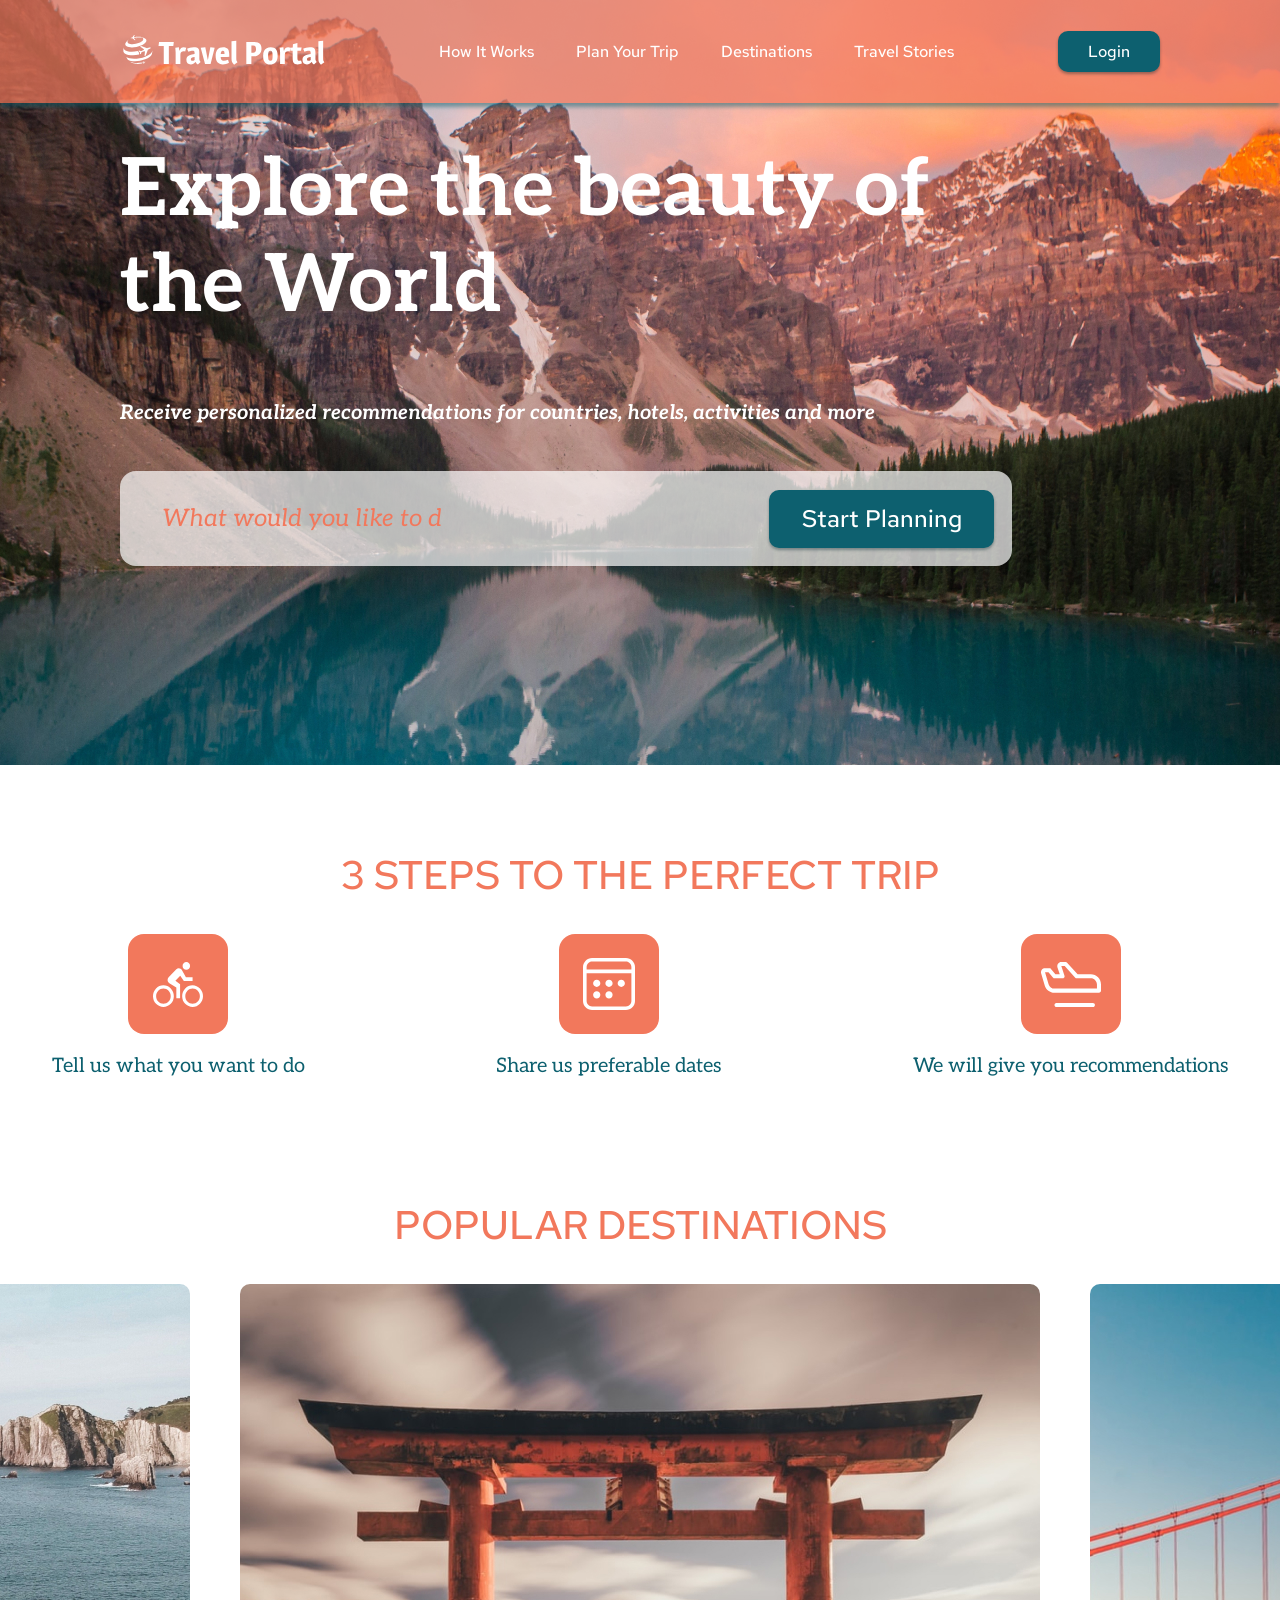
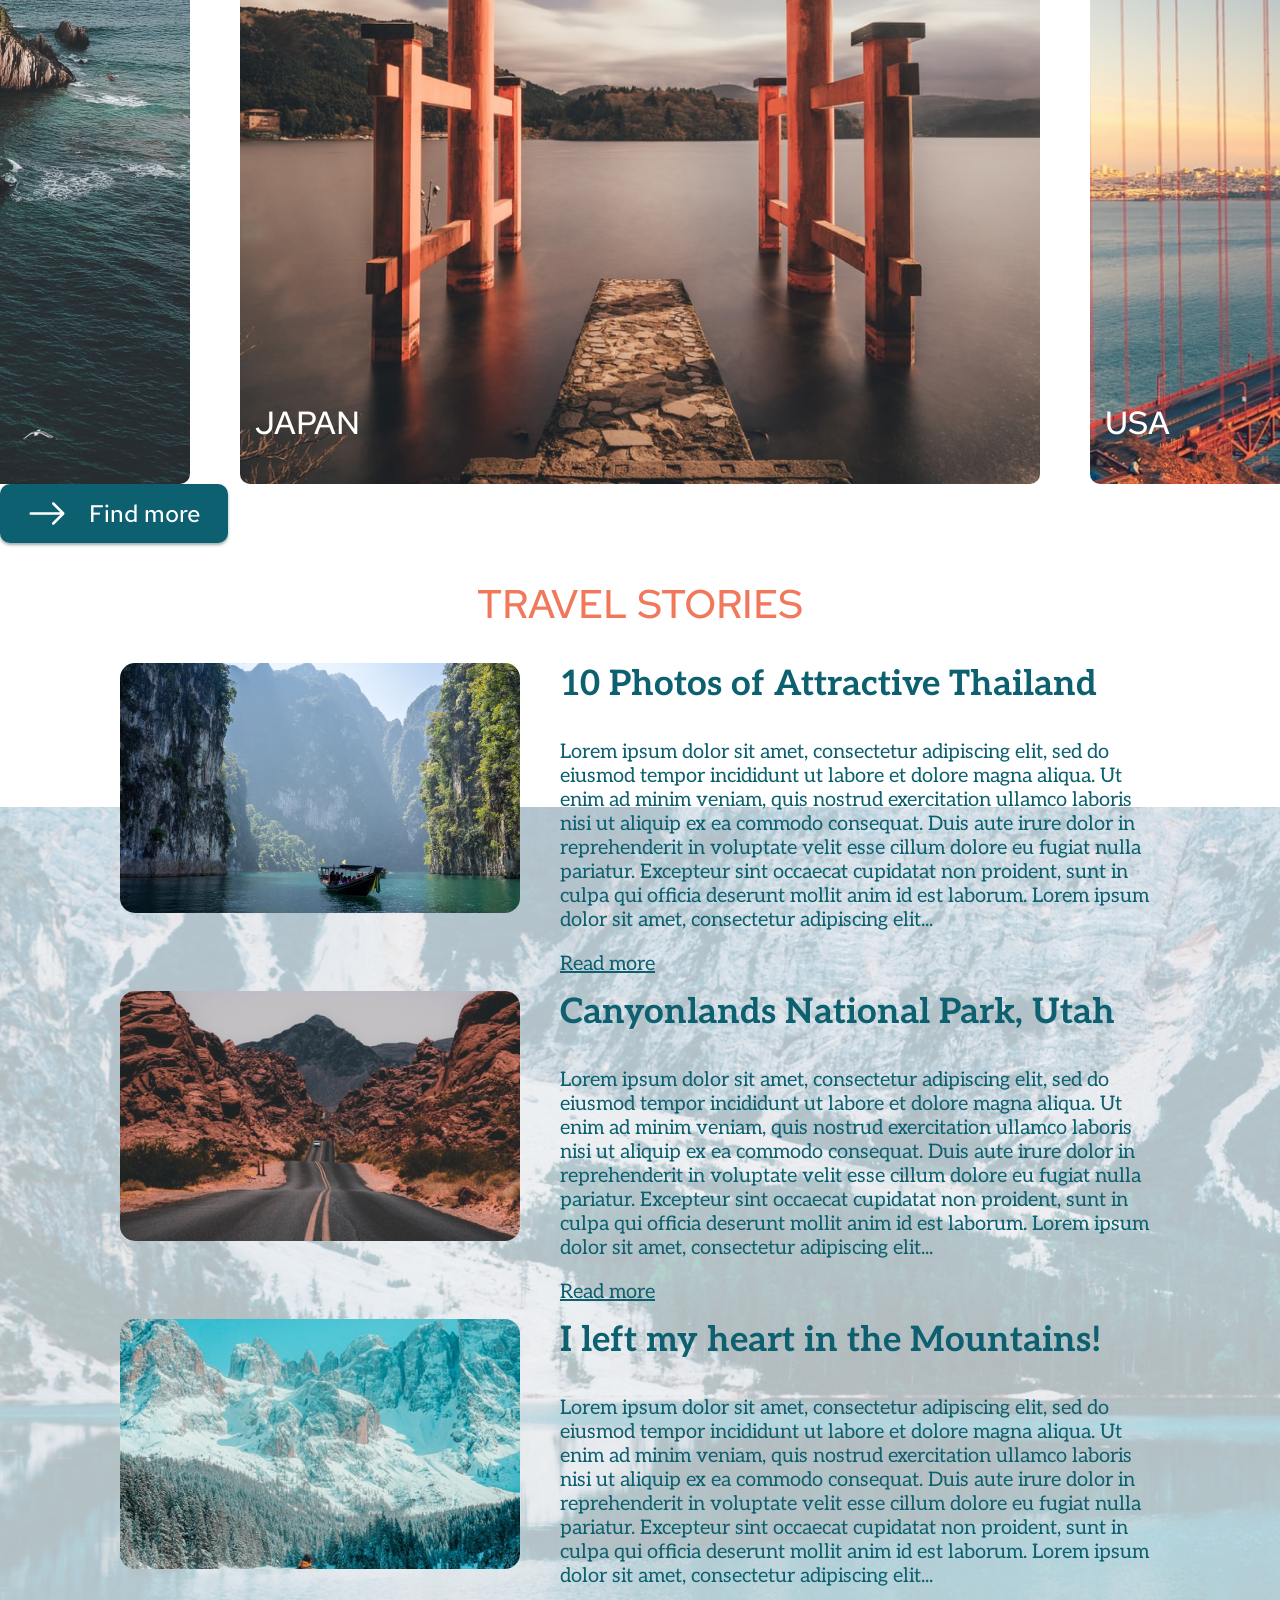
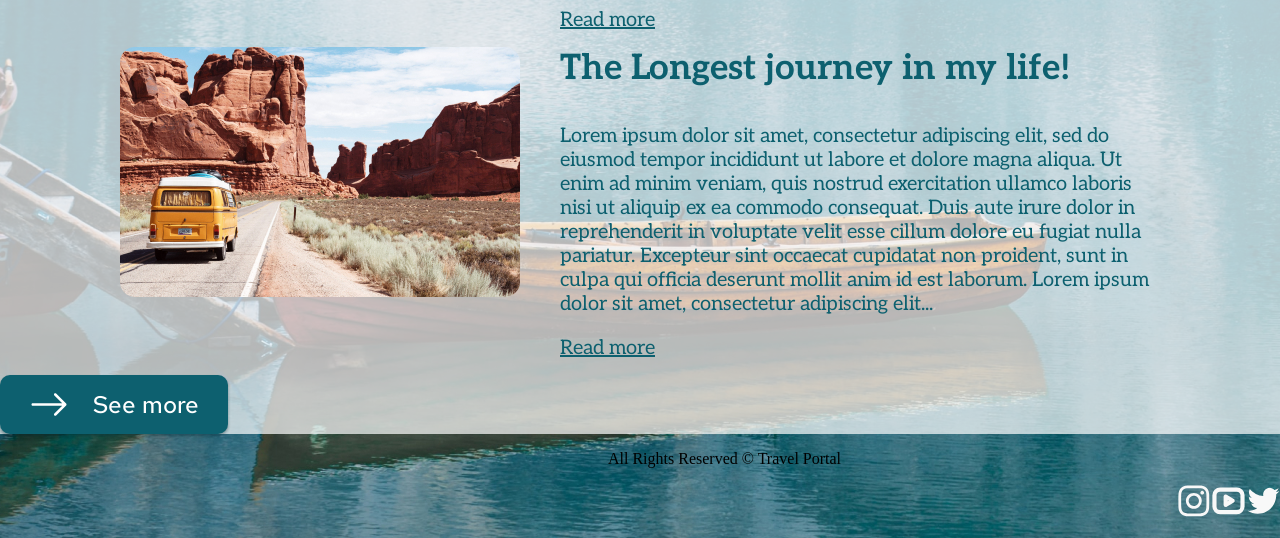
==== travel/index.html @ 2968bd86 "feat: add travel landing page" ====
<!DOCTYPE html>
<html lang="en">
<head>
    <meta charset="UTF-8">
    <meta http-equiv="X-UA-Compatible" content="IE=edge">
    <meta name="viewport" content="width=device-width, initial-scale=1.0">
    <link rel="stylesheet" href="./style.css">
    <link rel="icon" type="image/x-icon" href="./img/favicon.ico">
    <link rel="preconnect" href="https://fonts.googleapis.com">
    <link rel="preconnect" href="https://fonts.gstatic.com" crossorigin>
    <link href="https://fonts.googleapis.com/css2?family=Red+Hat+Text:wght@500&display=swap" rel="stylesheet">
    <link rel="preconnect" href="https://fonts.googleapis.com">
    <link rel="preconnect" href="https://fonts.gstatic.com" crossorigin>
    <link href="https://fonts.googleapis.com/css2?family=Aleo:wght@700&family=Red+Hat+Text:wght@500&display=swap" rel="stylesheet">
    <link rel="preconnect" href="https://fonts.googleapis.com">
    <link rel="preconnect" href="https://fonts.googleapis.com">
    <link rel="preconnect" href="https://fonts.gstatic.com" crossorigin>
    <link href="https://fonts.googleapis.com/css2?family=Aleo:ital,wght@0,400;0,700;1,300&family=Red+Hat+Text:wght@500&display=swap" rel="stylesheet">
    <link rel="preconnect" href="https://fonts.gstatic.com" crossorigin>
    <link href="https://fonts.googleapis.com/css2?family=Aleo:ital,wght@0,700;1,300&family=Red+Hat+Text:wght@500&display=swap" rel="stylesheet">
    <script src="index.js"></script>
    <title>Travel Portal</title>
</head>
<body>
    <header>
        <div class="container">
            <div class="nav-row">
                <div id="logo">
                    <img class="logo-img" src="./img/logo.svg" alt="logo">
                </div>

                <nav class="nav">
                    <ul class="nav-list">
                        <li>How It Works</li>
                        <li>Plan Your Trip</li>
                        <li>Destinations</li>
                        <li>Travel Stories</li>
                    </ul>
                </nav>

                <div id="login-button">
                    <button id="button-login">Login</button>
                </div>
            </div>
        </div>
    </header>

    <main>
        <div class="container">
            <section id="preview">
                <div id="preview-content">
                    <h1>Explore the beauty of the World</h1>
                    <p id="preview-subheader">Receive personalized recommendations for countries, hotels, activities and more</p>
                    <div id="form-question">
                        <input id="preview-search-input" type="search" placeholder="What would you like to do?">
                        <button type="submit" id="button-submit">Start Planning</button>
                    </div>
                </div>
            </section>

            <section id="steps">
                <h2 class="section-header">3 STEPS TO THE PERFECT TRIP</h2>
                <div id="step-items">
                    <div class="step-item">
                        <img src="./img/steps/bike.svg" alt="bike" class="step-img">
                        <p class="small-text">Tell us what you want to do</p>
                    </div>
                    <div class="step-item">
                        <img src="./img/steps/calendar.svg" alt="calendar" class="step-img">
                        <p class="small-text">Share us preferable dates</p>
                    </div>
                    <div class="step-item">
                        <img src="./img/steps/plane.svg" alt="plane" class="step-img">
                        <p class="small-text">We will give you recommendations</p>
                    </div>
                </div>
            </section>

            <section id="destinations">
                <h2 class="section-header">POPULAR DESTINATIONS</h2>

                <div id="destination-items">
                    <div class="destination-item">
                        <div class="country" style="background-image: url('./img/destinations/spain.jpg');">
                            <span class="country-name">spain</span>
                        </div>
                    </div>
                    <div class="destination-item">
                        <div class="country" style="background-image: url('./img/destinations/japan.jpg');">
                            <span class="country-name">japan</span>
                        </div>
                    </div>
                    <div class="destination-item">
                        <div class="country" style="background-image: url('./img/destinations/usa.png');">
                            <span class="country-name">usa</span>
                        </div>
                    </div>
                </div>
                <div id="destinations-button">
                    <button class="buttons-with-arrow">
                        <img src="./img/arrow.svg" alt="arrow">
                        Find more
                    </button>
                </div>
            </section>

            <section class="stories">
                <h2 class="section-header">TRAVEL STORIES</h2>
                <div id="story-items">
                    <div class="story-item">
                        <img class="story-image" src="./img/stories/thailand.jpg" alt="thailand">
                        <div class="story-content">
                            <h3>10 Photos of Attractive Thailand</h3>
                            <p class="small-text">
                                Lorem ipsum dolor sit amet, consectetur adipiscing elit, sed do eiusmod tempor 
                                incididunt ut labore et dolore magna aliqua. Ut enim ad minim veniam, quis nostrud 
                                exercitation ullamco laboris nisi ut aliquip ex ea commodo consequat. 
                                Duis aute irure dolor in reprehenderit in voluptate velit esse cillum dolore eu 
                                fugiat nulla pariatur. Excepteur sint occaecat cupidatat non proident, 
                                sunt in culpa qui officia deserunt mollit anim id est laborum.
                                Lorem ipsum dolor sit amet, consectetur adipiscing elit...
                            </p>
                            <a href="#" class="more">Read more</a>
                        </div>
                    </div>

                    <div class="story-item">
                        <img class="story-image" src="./img/stories/utan.jpg" alt="utah">
                        <div class="story-content">
                            <h3>Canyonlands National Park, Utah</h3>
                            <p class="small-text">
                                Lorem ipsum dolor sit amet, consectetur adipiscing elit, sed do eiusmod tempor 
                                incididunt ut labore et dolore magna aliqua. Ut enim ad minim veniam, quis nostrud 
                                exercitation ullamco laboris nisi ut aliquip ex ea commodo consequat. 
                                Duis aute irure dolor in reprehenderit in voluptate velit esse cillum dolore eu 
                                fugiat nulla pariatur. Excepteur sint occaecat cupidatat non proident, 
                                sunt in culpa qui officia deserunt mollit anim id est laborum.
                                Lorem ipsum dolor sit amet, consectetur adipiscing elit...
                            </p>
                            <a href="#" class="more">Read more</a>
                        </div>
                    </div>

                    <div class="story-item">
                        <img class="story-image" src="./img/stories/mountains.jpg" alt="mountains">
                        <div class="story-content">
                            <h3>I left my heart in the Mountains!</h3>
                            <p class="small-text">
                                Lorem ipsum dolor sit amet, consectetur adipiscing elit, sed do eiusmod tempor 
                                incididunt ut labore et dolore magna aliqua. Ut enim ad minim veniam, quis nostrud 
                                exercitation ullamco laboris nisi ut aliquip ex ea commodo consequat. 
                                Duis aute irure dolor in reprehenderit in voluptate velit esse cillum dolore eu 
                                fugiat nulla pariatur. Excepteur sint occaecat cupidatat non proident, 
                                sunt in culpa qui officia deserunt mollit anim id est laborum.
                                Lorem ipsum dolor sit amet, consectetur adipiscing elit...
                            </p>
                            <a href="#" class="more">Read more</a>
                        </div>
                    </div>

                    <div class="story-item">
                        <img class="story-image" src="./img/stories/longest-journey.jpg" alt="journey">
                        <div class="story-content">
                            <h3>The Longest journey in my life!</h3>
                            <p class="small-text">
                                Lorem ipsum dolor sit amet, consectetur adipiscing elit, sed do eiusmod tempor 
                                incididunt ut labore et dolore magna aliqua. Ut enim ad minim veniam, quis nostrud 
                                exercitation ullamco laboris nisi ut aliquip ex ea commodo consequat. 
                                Duis aute irure dolor in reprehenderit in voluptate velit esse cillum dolore eu 
                                fugiat nulla pariatur. Excepteur sint occaecat cupidatat non proident, 
                                sunt in culpa qui officia deserunt mollit anim id est laborum.
                                Lorem ipsum dolor sit amet, consectetur adipiscing elit...
                            </p>
                            <a href="#" class="more">Read more</a>
                        </div>
                    </div>

                    
                    <div>
                        <button class="buttons-with-arrow">
                            <img src="./img/arrow.svg" alt="arrow">
                            See more</button>
                    </div>
                </div>
            </section>
        </div>
    </main>

    <footer>
        <div class="container">
            <div id="footer-block">
                <p>All Rights Reserved © Travel Portal</p>
                <ul id="social">
                    <li><a href="#"><img src="./img/icons/instagram.svg" alt="inst"></a></li>
                    <li><a href="#"><img src="./img/icons/video.svg" alt="youtube"></a></li>
                    <li><a href="#"><img src="./img/icons/twitter.svg" alt="twit"></a></li>
                </ul>
            </div>
        </div>
    </footer>
</body>
</html>
---- travel/style.css ----
html {
    box-sizing: border-box;
    width: 1440;
}

body {
    margin: 0;
    padding: 0;
    display: flex;
    flex-direction: column;
    justify-content: space-between;
    background-image: url("./img/top-background.jpg"), url("./img/bottom-background.jpg");
    background-repeat: no-repeat, no-repeat;
    background-position: top, bottom;
}

h1 {
    font-size: 80px;
    font-weight: 700;
    font-family: Aleo;
    color: #FFFFFF;
    margin-top: 0;
}

h2 {
    font-size: 40px;
    font-weight: 500;
    font-family: "Red Hat Text";
    color: #F2785C;
}

h3 {
    font-size: 35px;
    font-weight: 700;
    font-family: Aleo;
    color: #0D606F;
    margin-top: 0;
}

ul {
    list-style-type: none;
}

button {
    background-color: #0D606F;
    border-style: none;
    border-radius: 10px;
    box-shadow: 0px 2px 3px 0px #0D606F29, 0px 2px 3px 0px #00000040;
}


.nav-list {
    display: flex;
    justify-content: center;
    align-items: center;
}

.nav-list > li {
    padding-right: 42px;
    font-size: 16px;
    font-weight: 500;
    font-family: Red Hat Text;
    color: #FFFFFF;

}

.nav-row {
    display: flex;
    flex-direction: row;
    justify-content: space-between;
    align-items: center;
    padding: 25px 120px 25px 120px;
    background-color: rgba(242, 120, 92, 0.7);
    box-shadow: 0px 4px 4px 0px #0D606F80;
}

#button-login {
    padding: 10px 30px;
    font-size: 16px;
    font-weight: 500;
    font-family: "Red Hat Text";
    color: #FFFFFF;
}

#button-submit {
    padding: 13.5px 32.5px;
    font-size: 24px;
    font-weight: 500;
    font-family: "Red Hat Text";
    color: #FFFFFF;
    margin-right: 18px;
}

.buttons-with-arrow {
    color: #FFFFFF;
    font-size: 24px;
    font-weight: 500;
    font-family: "Red Hat Text";
    width: 228px;
    height: 59px;
    display: flex;
    align-items: center;
    justify-content: space-evenly;
}

.small-text {
    font-family: Aleo;
    font-style: normal;
    font-weight: 400;
    font-size: 20px;
    color: #0D606F;
}

.container {
    max-width: 1440px;
    margin: 0 auto;
}

.logo-img {
    width: 216px;
    height: 31px;
}


#login-button {
    justify-content: flex-end;
}

#preview {
    height: 665px;
}

#preview-content {
    width: 892px;
    padding-top: 40px;
    padding-left: 120px;
}

#preview-subheader {
    margin-bottom: 46px;
    font-size: 20px;
    font-weight: 700;
    font-style: italic;
    font-family: Aleo;
    color: #FFFFFF;
}

#form-question {
    display: flex;
    width: 892px;
    height: 95px;
    background-color: #FFFFFFB2;
    border-radius: 16px;
    justify-content: space-between;
    align-items: center;
}

#preview-search-input {
    font-family: Aleo;
    font-style: italic;
    font-weight: 400;
    font-size: 24px;
    line-height: 29px;
    border: none;
    background-color: transparent;
    margin: 0 45px 0 40px;
}

#preview-search-input::placeholder {
    color: #F2785C;
}

#steps {
    width: 1177px;
    margin: auto;
    margin-top: 80px;
}

#step-items {
    display: flex;
    justify-content: space-between;
}

.step-item {
    display: flex;
    flex-direction: column;
    justify-content: center;
    align-items: center;
}

.step-img {
    width: 100px;
    height: 100px;
}

.section-header {
    display: flex;
    justify-content: center;
}

#destinations {
    margin-top: 100px;
}

#destination-items {
    display: flex;
    justify-content: center;
    overflow: hidden;
}

.destination-item {
    margin: 0 25px;
}

.country {
    display: flex;
    flex-direction: column;
    justify-content: flex-end;
    width: 800px;
    height: 800px;
    border-radius: 10px;
}

.country-name {
    font-family: "Red Hat Text";
    font-size: 32px;
    font-weight: 500;
    color: #FFFFFF;
    text-transform: uppercase;
    margin: 0px 0px 40px 15px;
}

#story-items {
    background-color: rgba(255, 255, 255, 0.7);
}

.story-item {
    display: flex;
    margin: 15px 120px;
}

.story-image {
    width: 400px;
    height: 250px;
    border-radius: 15px;
    margin-right: 40px;
}

#footer-block {
    margin-left: 608px;
}

#social {
    display: flex;
    flex-direction: row;
    justify-content: flex-end;
}

.more {
    font-family: Aleo;
    font-weight: 400px;
    font-size: 20px;
   
    color: #0D606F;
}
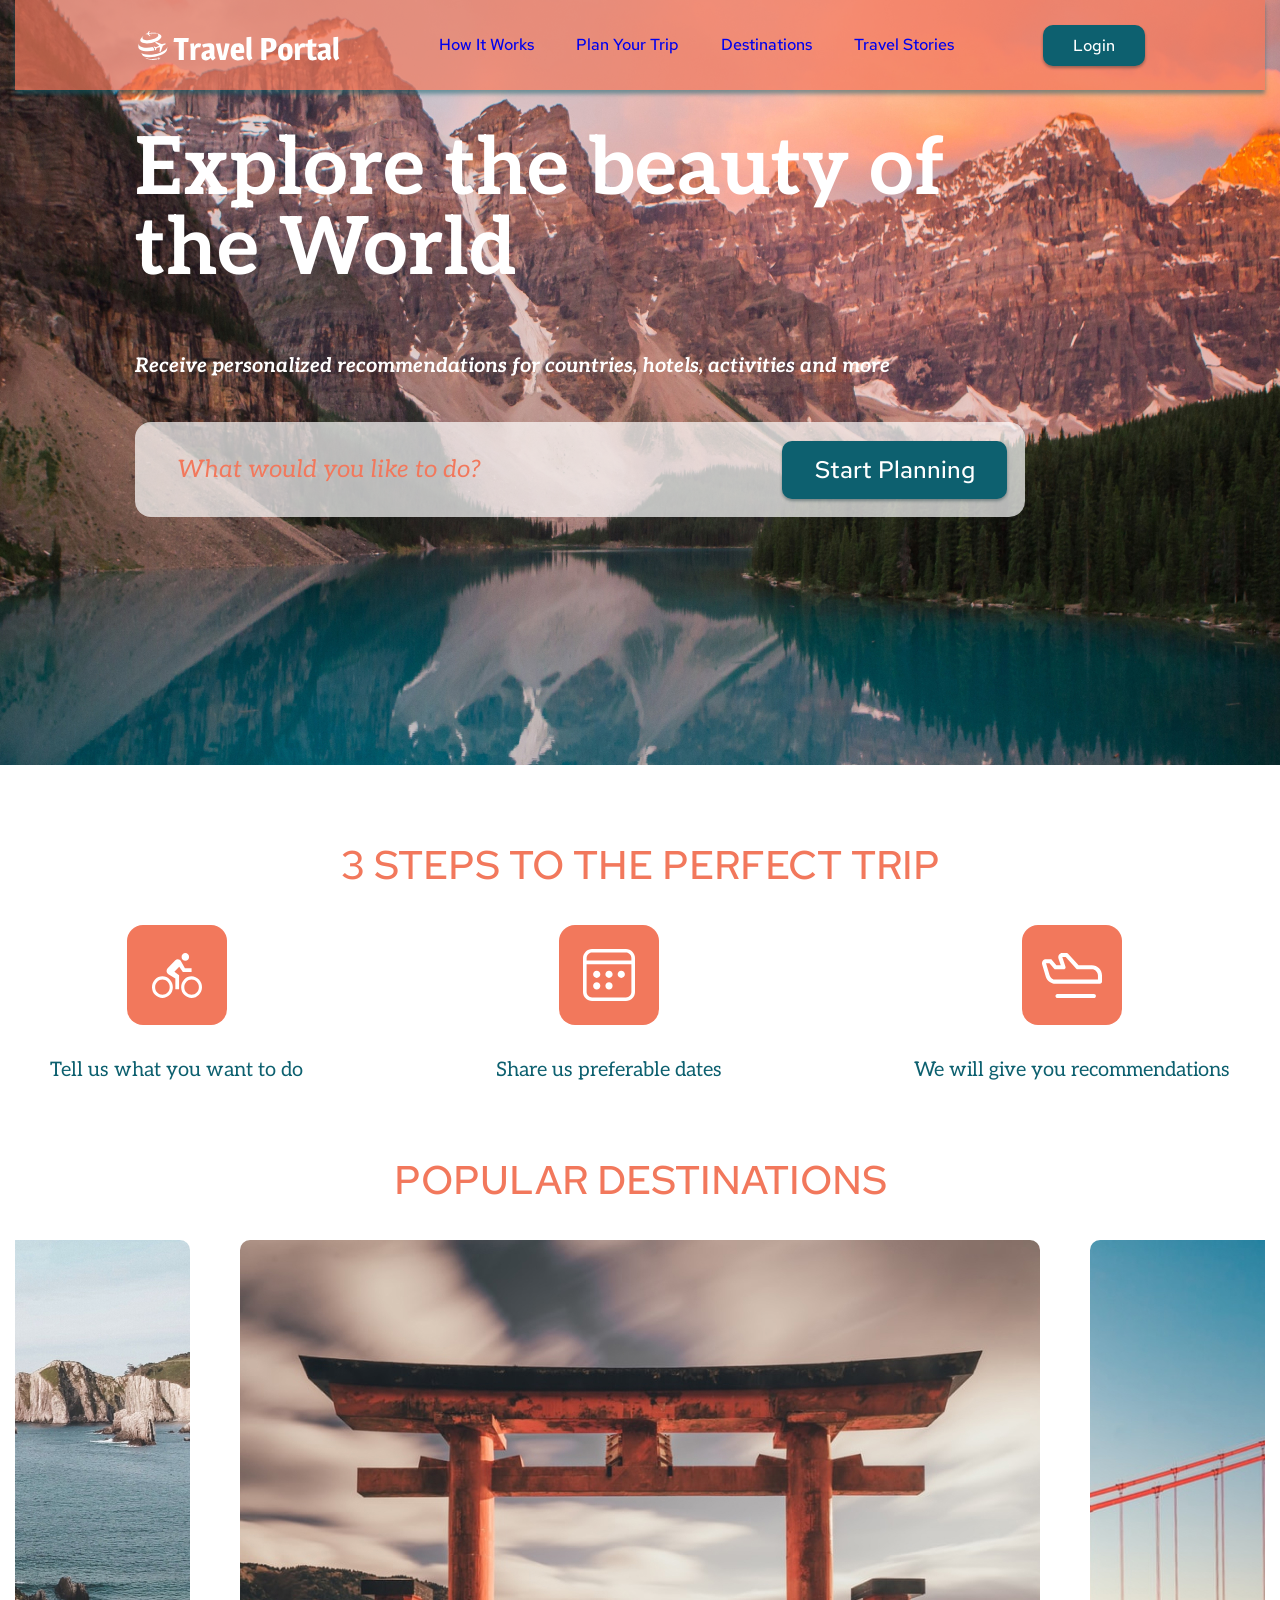
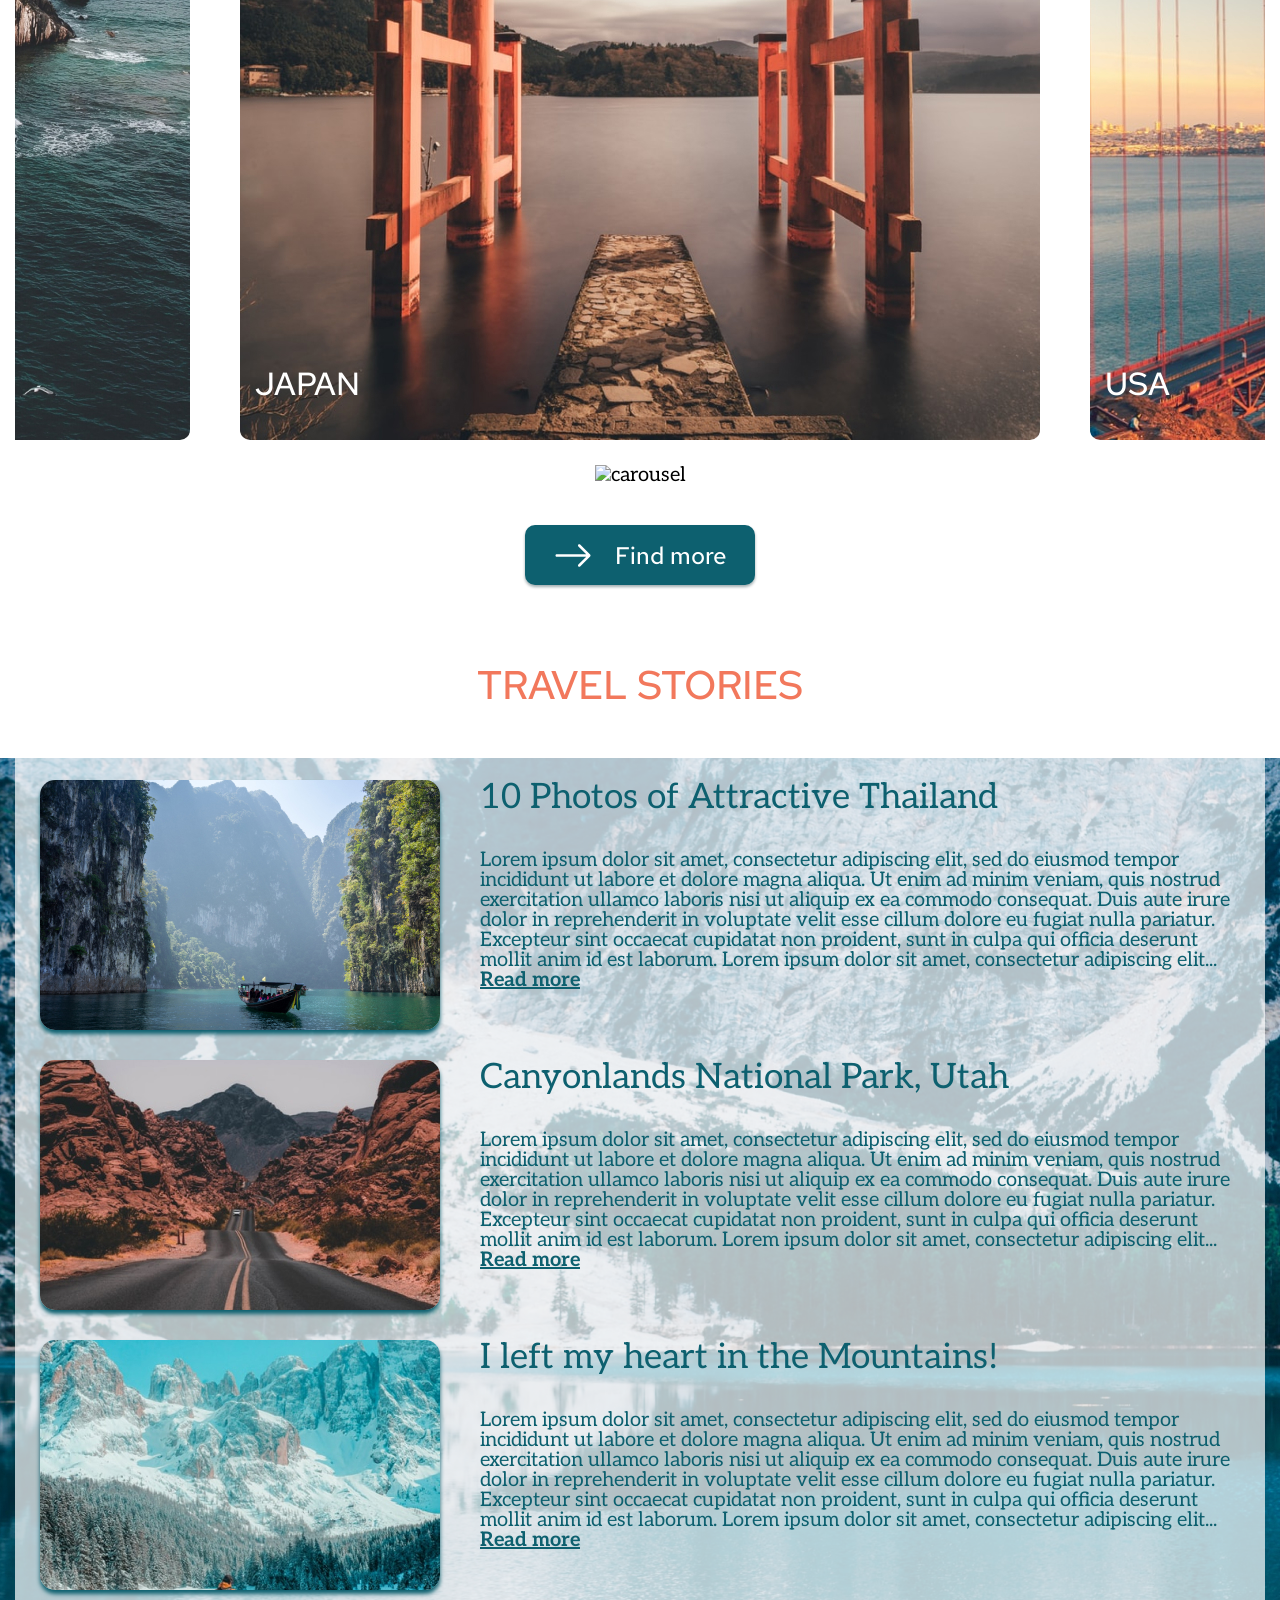
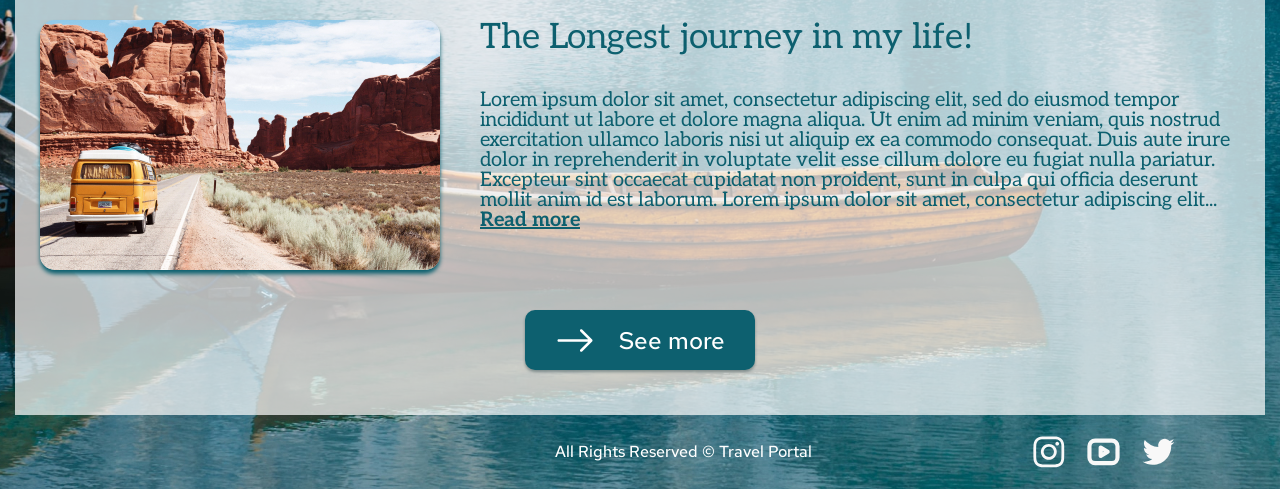
==== commit 47b4164f: "fix: travel page styles" ====
--- a/travel/index.html
+++ b/travel/index.html
@@ -1,40 +1,31 @@
 <!DOCTYPE html>
-<html lang="en">
+<html lang="zxx">
 <head>
     <meta charset="UTF-8">
     <meta http-equiv="X-UA-Compatible" content="IE=edge">
     <meta name="viewport" content="width=device-width, initial-scale=1.0">
     <link rel="stylesheet" href="./style.css">
+    <link href="https://fonts.googleapis.com/css?family=Aleo:regular,italic,700,700italic&display=swap" rel="stylesheet" />
+    <link href="https://fonts.googleapis.com/css?family=Red+Hat+Text:regular,500,600&display=swap" rel="stylesheet" />
     <link rel="icon" type="image/x-icon" href="./img/favicon.ico">
-    <link rel="preconnect" href="https://fonts.googleapis.com">
-    <link rel="preconnect" href="https://fonts.gstatic.com" crossorigin>
-    <link href="https://fonts.googleapis.com/css2?family=Red+Hat+Text:wght@500&display=swap" rel="stylesheet">
-    <link rel="preconnect" href="https://fonts.googleapis.com">
-    <link rel="preconnect" href="https://fonts.gstatic.com" crossorigin>
-    <link href="https://fonts.googleapis.com/css2?family=Aleo:wght@700&family=Red+Hat+Text:wght@500&display=swap" rel="stylesheet">
-    <link rel="preconnect" href="https://fonts.googleapis.com">
-    <link rel="preconnect" href="https://fonts.googleapis.com">
-    <link rel="preconnect" href="https://fonts.gstatic.com" crossorigin>
-    <link href="https://fonts.googleapis.com/css2?family=Aleo:ital,wght@0,400;0,700;1,300&family=Red+Hat+Text:wght@500&display=swap" rel="stylesheet">
-    <link rel="preconnect" href="https://fonts.gstatic.com" crossorigin>
-    <link href="https://fonts.googleapis.com/css2?family=Aleo:ital,wght@0,700;1,300&family=Red+Hat+Text:wght@500&display=swap" rel="stylesheet">
     <script src="index.js"></script>
     <title>Travel Portal</title>
 </head>
 <body>
-    <header>
+    <div class="wrapper">
+    <header class="header">
         <div class="container">
-            <div class="nav-row">
+            <div id="nav-row">
                 <div id="logo">
-                    <img class="logo-img" src="./img/logo.svg" alt="logo">
+                    <a href="#nav-row"><img class="logo-img" src="./img/logo.svg" alt="logo"></a>
                 </div>
 
                 <nav class="nav">
                     <ul class="nav-list">
-                        <li>How It Works</li>
-                        <li>Plan Your Trip</li>
-                        <li>Destinations</li>
-                        <li>Travel Stories</li>
+                        <li><a href="#preview">How It Works</a></li>
+                        <li><a href="#steps">Plan Your Trip</a></li>
+                        <li><a href="#destinations">Destinations</a></li>
+                        <li><a href="#stories">Travel Stories</a></li>
                     </ul>
                 </nav>
 
@@ -52,7 +43,7 @@
                     <h1>Explore the beauty of the World</h1>
                     <p id="preview-subheader">Receive personalized recommendations for countries, hotels, activities and more</p>
                     <div id="form-question">
-                        <input id="preview-search-input" type="search" placeholder="What would you like to do?">
+                        <input id="preview-search-input" placeholder="What would you like to do?">
                         <button type="submit" id="button-submit">Start Planning</button>
                     </div>
                 </div>
@@ -96,6 +87,9 @@
                         </div>
                     </div>
                 </div>
+                <div id="carousel-controls">
+                    <img src="./img/destinations/carousel.svg" alt="carousel">
+                </div>
                 <div id="destinations-button">
                     <button class="buttons-with-arrow">
                         <img src="./img/arrow.svg" alt="arrow">
@@ -104,82 +98,81 @@
                 </div>
             </section>
 
-            <section class="stories">
+            <section id="stories">
                 <h2 class="section-header">TRAVEL STORIES</h2>
-                <div id="story-items">
-                    <div class="story-item">
-                        <img class="story-image" src="./img/stories/thailand.jpg" alt="thailand">
-                        <div class="story-content">
-                            <h3>10 Photos of Attractive Thailand</h3>
-                            <p class="small-text">
-                                Lorem ipsum dolor sit amet, consectetur adipiscing elit, sed do eiusmod tempor 
-                                incididunt ut labore et dolore magna aliqua. Ut enim ad minim veniam, quis nostrud 
-                                exercitation ullamco laboris nisi ut aliquip ex ea commodo consequat. 
-                                Duis aute irure dolor in reprehenderit in voluptate velit esse cillum dolore eu 
-                                fugiat nulla pariatur. Excepteur sint occaecat cupidatat non proident, 
-                                sunt in culpa qui officia deserunt mollit anim id est laborum.
-                                Lorem ipsum dolor sit amet, consectetur adipiscing elit...
-                            </p>
-                            <a href="#" class="more">Read more</a>
+                <div id="stories-container">
+                    <div id="story-items">
+                        <div class="story-item">
+                            <img class="story-image" src="./img/stories/thailand.jpg" alt="thailand">
+                            <div class="story-content">
+                                <h3>10 Photos of Attractive Thailand</h3>
+                                <p class="small-text">
+                                    Lorem ipsum dolor sit amet, consectetur adipiscing elit, sed do eiusmod tempor 
+                                    incididunt ut labore et dolore magna aliqua. Ut enim ad minim veniam, quis nostrud 
+                                    exercitation ullamco laboris nisi ut aliquip ex ea commodo consequat. 
+                                    Duis aute irure dolor in reprehenderit in voluptate velit esse cillum dolore eu 
+                                    fugiat nulla pariatur. Excepteur sint occaecat cupidatat non proident, 
+                                    sunt in culpa qui officia deserunt mollit anim id est laborum.
+                                    Lorem ipsum dolor sit amet, consectetur adipiscing elit...
+                                </p>
+                                <a href="#" class="more">Read more</a>
+                            </div>
                         </div>
-                    </div>
-
-                    <div class="story-item">
-                        <img class="story-image" src="./img/stories/utan.jpg" alt="utah">
-                        <div class="story-content">
-                            <h3>Canyonlands National Park, Utah</h3>
-                            <p class="small-text">
-                                Lorem ipsum dolor sit amet, consectetur adipiscing elit, sed do eiusmod tempor 
-                                incididunt ut labore et dolore magna aliqua. Ut enim ad minim veniam, quis nostrud 
-                                exercitation ullamco laboris nisi ut aliquip ex ea commodo consequat. 
-                                Duis aute irure dolor in reprehenderit in voluptate velit esse cillum dolore eu 
-                                fugiat nulla pariatur. Excepteur sint occaecat cupidatat non proident, 
-                                sunt in culpa qui officia deserunt mollit anim id est laborum.
-                                Lorem ipsum dolor sit amet, consectetur adipiscing elit...
-                            </p>
-                            <a href="#" class="more">Read more</a>
+    
+                        <div class="story-item">
+                            <img class="story-image" src="./img/stories/utan.jpg" alt="utah">
+                            <div class="story-content">
+                                <h3>Canyonlands National Park, Utah</h3>
+                                <p class="small-text">
+                                    Lorem ipsum dolor sit amet, consectetur adipiscing elit, sed do eiusmod tempor 
+                                    incididunt ut labore et dolore magna aliqua. Ut enim ad minim veniam, quis nostrud 
+                                    exercitation ullamco laboris nisi ut aliquip ex ea commodo consequat. 
+                                    Duis aute irure dolor in reprehenderit in voluptate velit esse cillum dolore eu 
+                                    fugiat nulla pariatur. Excepteur sint occaecat cupidatat non proident, 
+                                    sunt in culpa qui officia deserunt mollit anim id est laborum.
+                                    Lorem ipsum dolor sit amet, consectetur adipiscing elit...
+                                </p>
+                                <a href="#" class="more">Read more</a>
+                            </div>
                         </div>
-                    </div>
-
-                    <div class="story-item">
-                        <img class="story-image" src="./img/stories/mountains.jpg" alt="mountains">
-                        <div class="story-content">
-                            <h3>I left my heart in the Mountains!</h3>
-                            <p class="small-text">
-                                Lorem ipsum dolor sit amet, consectetur adipiscing elit, sed do eiusmod tempor 
-                                incididunt ut labore et dolore magna aliqua. Ut enim ad minim veniam, quis nostrud 
-                                exercitation ullamco laboris nisi ut aliquip ex ea commodo consequat. 
-                                Duis aute irure dolor in reprehenderit in voluptate velit esse cillum dolore eu 
-                                fugiat nulla pariatur. Excepteur sint occaecat cupidatat non proident, 
-                                sunt in culpa qui officia deserunt mollit anim id est laborum.
-                                Lorem ipsum dolor sit amet, consectetur adipiscing elit...
-                            </p>
-                            <a href="#" class="more">Read more</a>
+    
+                        <div class="story-item">
+                            <img class="story-image" src="./img/stories/mountains.jpg" alt="mountains">
+                            <div class="story-content">
+                                <h3>I left my heart in the Mountains!</h3>
+                                <p class="small-text">
+                                    Lorem ipsum dolor sit amet, consectetur adipiscing elit, sed do eiusmod tempor 
+                                    incididunt ut labore et dolore magna aliqua. Ut enim ad minim veniam, quis nostrud 
+                                    exercitation ullamco laboris nisi ut aliquip ex ea commodo consequat. 
+                                    Duis aute irure dolor in reprehenderit in voluptate velit esse cillum dolore eu 
+                                    fugiat nulla pariatur. Excepteur sint occaecat cupidatat non proident, 
+                                    sunt in culpa qui officia deserunt mollit anim id est laborum.
+                                    Lorem ipsum dolor sit amet, consectetur adipiscing elit...
+                                </p>
+                                <a href="#" class="more">Read more</a>
+                            </div>
                         </div>
-                    </div>
-
-                    <div class="story-item">
-                        <img class="story-image" src="./img/stories/longest-journey.jpg" alt="journey">
-                        <div class="story-content">
-                            <h3>The Longest journey in my life!</h3>
-                            <p class="small-text">
-                                Lorem ipsum dolor sit amet, consectetur adipiscing elit, sed do eiusmod tempor 
-                                incididunt ut labore et dolore magna aliqua. Ut enim ad minim veniam, quis nostrud 
-                                exercitation ullamco laboris nisi ut aliquip ex ea commodo consequat. 
-                                Duis aute irure dolor in reprehenderit in voluptate velit esse cillum dolore eu 
-                                fugiat nulla pariatur. Excepteur sint occaecat cupidatat non proident, 
-                                sunt in culpa qui officia deserunt mollit anim id est laborum.
-                                Lorem ipsum dolor sit amet, consectetur adipiscing elit...
-                            </p>
-                            <a href="#" class="more">Read more</a>
+    
+                        <div class="story-item">
+                            <img class="story-image" src="./img/stories/longest-journey.jpg" alt="journey">
+                            <div class="story-content">
+                                <h3>The Longest journey in my life!</h3>
+                                <p class="small-text">
+                                    Lorem ipsum dolor sit amet, consectetur adipiscing elit, sed do eiusmod tempor 
+                                    incididunt ut labore et dolore magna aliqua. Ut enim ad minim veniam, quis nostrud 
+                                    exercitation ullamco laboris nisi ut aliquip ex ea commodo consequat. 
+                                    Duis aute irure dolor in reprehenderit in voluptate velit esse cillum dolore eu 
+                                    fugiat nulla pariatur. Excepteur sint occaecat cupidatat non proident, 
+                                    sunt in culpa qui officia deserunt mollit anim id est laborum.
+                                    Lorem ipsum dolor sit amet, consectetur adipiscing elit...
+                                </p>
+                                <a href="#" class="more">Read more</a>
+                            </div>
                         </div>
-                    </div>
-
-                    
-                    <div>
-                        <button class="buttons-with-arrow">
-                            <img src="./img/arrow.svg" alt="arrow">
-                            See more</button>
+    
+                        <div id="button-see-more">
+                            <button class="buttons-with-arrow"><img src="./img/arrow.svg" alt="arrow">See more</button>
+                        </div>
                     </div>
                 </div>
             </section>
@@ -189,14 +182,15 @@
     <footer>
         <div class="container">
             <div id="footer-block">
-                <p>All Rights Reserved © Travel Portal</p>
+                <p id="copy">All Rights Reserved © Travel Portal</p>
                 <ul id="social">
-                    <li><a href="#"><img src="./img/icons/instagram.svg" alt="inst"></a></li>
-                    <li><a href="#"><img src="./img/icons/video.svg" alt="youtube"></a></li>
-                    <li><a href="#"><img src="./img/icons/twitter.svg" alt="twit"></a></li>
+                    <li><a href="https://rs.school/js-stage0/"><img src="./img/icons/instagram.svg" alt="inst"></a></li>
+                    <li><a href="https://github.com/akrukovskaya"><img src="./img/icons/video.svg" alt="youtube"></a></li>
+                    <li><a href="https://rs.school/index.html"><img src="./img/icons/twitter.svg" alt="twit"></a></li>
                 </ul>
             </div>
         </div>
     </footer>
+    </div>
 </body>
 </html>
--- a/travel/style.css
+++ b/travel/style.css
@@ -1,23 +1,65 @@
 html {
     box-sizing: border-box;
     width: 1440;
+    scroll-behavior: smooth;
+}
+
+.wrapper {
+    min-height: 100%;
+    overflow: hidden;
+    display: flex;
+    flex-direction: column;
+}
+
+img {
+    vertical-align: top;
+}
+
+a {
+    text-decoration: none;
+    transition: 0.4s;
+}
+
+a:visited {
+    color: #FFFFFF;
+}
+
+a:hover {
+    color: #0D606F;
 }
 
 body {
+    height: 100%;
+    line-height: 1;
+    font-family: Aleo;
+    font-size: 20px;
     margin: 0;
     padding: 0;
     display: flex;
     flex-direction: column;
-    justify-content: space-between;
-    background-image: url("./img/top-background.jpg"), url("./img/bottom-background.jpg");
+    background-image: url("./img/top-background.jpg"),
+                      url("./img/bottom-background.jpg");
     background-repeat: no-repeat, no-repeat;
     background-position: top, bottom;
+}
+
+header, main, footer {
+    margin: 0;
+    padding: 0;
+}
+
+section {
+    margin-bottom: 80px;
+}
+
+p {
+    margin: 0;
+    padding: 0;
 }
 
 h1 {
     font-size: 80px;
     font-weight: 700;
-    font-family: Aleo;
     color: #FFFFFF;
     margin-top: 0;
 }
@@ -31,14 +73,13 @@
 
 h3 {
     font-size: 35px;
-    font-weight: 700;
-    font-family: Aleo;
+    font-weight: 400;
     color: #0D606F;
     margin-top: 0;
 }
 
-ul {
-    list-style-type: none;
+li {
+    list-style: none;
 }
 
 button {
@@ -48,6 +89,16 @@
     box-shadow: 0px 2px 3px 0px #0D606F29, 0px 2px 3px 0px #00000040;
 }
 
+#nav-row {
+    display: flex;
+    flex-direction: row;
+    justify-content: space-between;
+    align-items: center;
+    height: 90px;
+    padding: 0px 120px;
+    background-color: rgba(242, 120, 92, 0.7);
+    box-shadow: 0px 4px 4px 0px #0D606F80;
+}
 
 .nav-list {
     display: flex;
@@ -59,19 +110,9 @@
     padding-right: 42px;
     font-size: 16px;
     font-weight: 500;
-    font-family: Red Hat Text;
-    color: #FFFFFF;
-
-}
-
-.nav-row {
-    display: flex;
-    flex-direction: row;
-    justify-content: space-between;
-    align-items: center;
-    padding: 25px 120px 25px 120px;
-    background-color: rgba(242, 120, 92, 0.7);
-    box-shadow: 0px 4px 4px 0px #0D606F80;
+    font-family: "Red Hat Text";
+    color: #FFFFFF;
+
 }
 
 #button-login {
@@ -82,6 +123,19 @@
     color: #FFFFFF;
 }
 
+#login-button {
+    justify-content: flex-end;
+}
+
+button:hover {
+    background: rgba(58, 121, 153, 0.9);
+    color: #0D606F;
+   }
+
+.buttons-with-arrow:hover {
+    color: #FFFFFF;
+}
+
 #button-submit {
     padding: 13.5px 32.5px;
     font-size: 24px;
@@ -89,23 +143,27 @@
     font-family: "Red Hat Text";
     color: #FFFFFF;
     margin-right: 18px;
-}
+   }
 
 .buttons-with-arrow {
     color: #FFFFFF;
     font-size: 24px;
     font-weight: 500;
     font-family: "Red Hat Text";
-    width: 228px;
-    height: 59px;
+    width: 230px;
+    height: 60px;
     display: flex;
     align-items: center;
     justify-content: space-evenly;
 }
 
+#button-see-more {
+    display: flex;
+    justify-content: center;
+    margin: 40px 0;
+}
+
 .small-text {
-    font-family: Aleo;
-    font-style: normal;
     font-weight: 400;
     font-size: 20px;
     color: #0D606F;
@@ -114,6 +172,7 @@
 .container {
     max-width: 1440px;
     margin: 0 auto;
+    padding: 0px 15px;
 }
 
 .logo-img {
@@ -122,18 +181,13 @@
 }
 
 
-#login-button {
-    justify-content: flex-end;
-}
-
 #preview {
-    height: 665px;
+    height: 675px;
 }
 
 #preview-content {
-    width: 892px;
-    padding-top: 40px;
-    padding-left: 120px;
+    width: 890px;
+    padding: 40px 0 0 120px;
 }
 
 #preview-subheader {
@@ -141,13 +195,12 @@
     font-size: 20px;
     font-weight: 700;
     font-style: italic;
-    font-family: Aleo;
     color: #FFFFFF;
 }
 
 #form-question {
     display: flex;
-    width: 892px;
+    width: 100%;
     height: 95px;
     background-color: #FFFFFFB2;
     border-radius: 16px;
@@ -161,9 +214,14 @@
     font-weight: 400;
     font-size: 24px;
     line-height: 29px;
-    border: none;
+    border: 0px;
     background-color: transparent;
-    margin: 0 45px 0 40px;
+    margin-left: 40px;
+    width: 600px;
+}
+
+#preview-search-input:focus {
+    outline: none;
 }
 
 #preview-search-input::placeholder {
@@ -171,20 +229,23 @@
 }
 
 #steps {
-    width: 1177px;
+    display: flex;
+    flex-direction: column;
+    justify-content: center;
+}
+
+#step-items {
+    display: flex;
+    justify-content: space-between;
+    width: 1180px;
+    height: 155px;
     margin: auto;
-    margin-top: 80px;
-}
-
-#step-items {
-    display: flex;
+}
+
+.step-item {
+    display: flex;
+    flex-direction: column;
     justify-content: space-between;
-}
-
-.step-item {
-    display: flex;
-    flex-direction: column;
-    justify-content: center;
     align-items: center;
 }
 
@@ -196,10 +257,7 @@
 .section-header {
     display: flex;
     justify-content: center;
-}
-
-#destinations {
-    margin-top: 100px;
+    margin: 0 0 40px 0;
 }
 
 #destination-items {
@@ -210,6 +268,17 @@
 
 .destination-item {
     margin: 0 25px;
+}
+
+#carousel-controls {
+    display: flex;
+    justify-content: center;
+    margin: 25px 0 40px 0;
+}
+
+#destinations-button {
+    display: flex;
+    justify-content: center;
 }
 
 .country {
@@ -230,13 +299,27 @@
     margin: 0px 0px 40px 15px;
 }
 
+#stories {
+    margin-bottom: 0;
+}
+
+#stories-container{
+    display: flex;
+    flex-direction: column;
+    justify-content: center;
+    align-items: center;
+    height: 1270px;
+    background-color: rgba(255, 255, 255, 0.7);
+}
+
 #story-items {
-    background-color: rgba(255, 255, 255, 0.7);
+    width: 1200px;
 }
 
 .story-item {
     display: flex;
-    margin: 15px 120px;
+    justify-content: center;
+    margin: 30px 0;
 }
 
 .story-image {
@@ -244,22 +327,48 @@
     height: 250px;
     border-radius: 15px;
     margin-right: 40px;
+    box-shadow: 0px 4px 4px 0px #0D606F;
+}
+
+#social {
+    display: flex;
+    flex-direction: row;
+    gap: 20px;
+    justify-content: flex-end;
+    align-items: center;
+}
+
+.more {
+    font-weight: 700;
+    font-size: 20px;
+    color: #0D606F;
+    text-decoration: underline;
+}
+
+.more:visited {
+    color: #0D606F;
+}
+
+.more:hover {
+    color: #F2785C;
+}
+
+li, button {
+    cursor: pointer;
+}
+
+#copy {
+    font-family: "Red Hat Text";
+    font-style: normal;
+    font-weight: 500;
+    font-size: 16px;
+    color: #FFFFFF; 
 }
 
 #footer-block {
-    margin-left: 608px;
-}
-
-#social {
-    display: flex;
-    flex-direction: row;
-    justify-content: flex-end;
-}
-
-.more {
-    font-family: Aleo;
-    font-weight: 400px;
-    font-size: 20px;
-   
-    color: #0D606F;
-}+    display: flex;
+    justify-content: space-around;
+    align-items: center;
+    margin-left: 450px;
+}
+
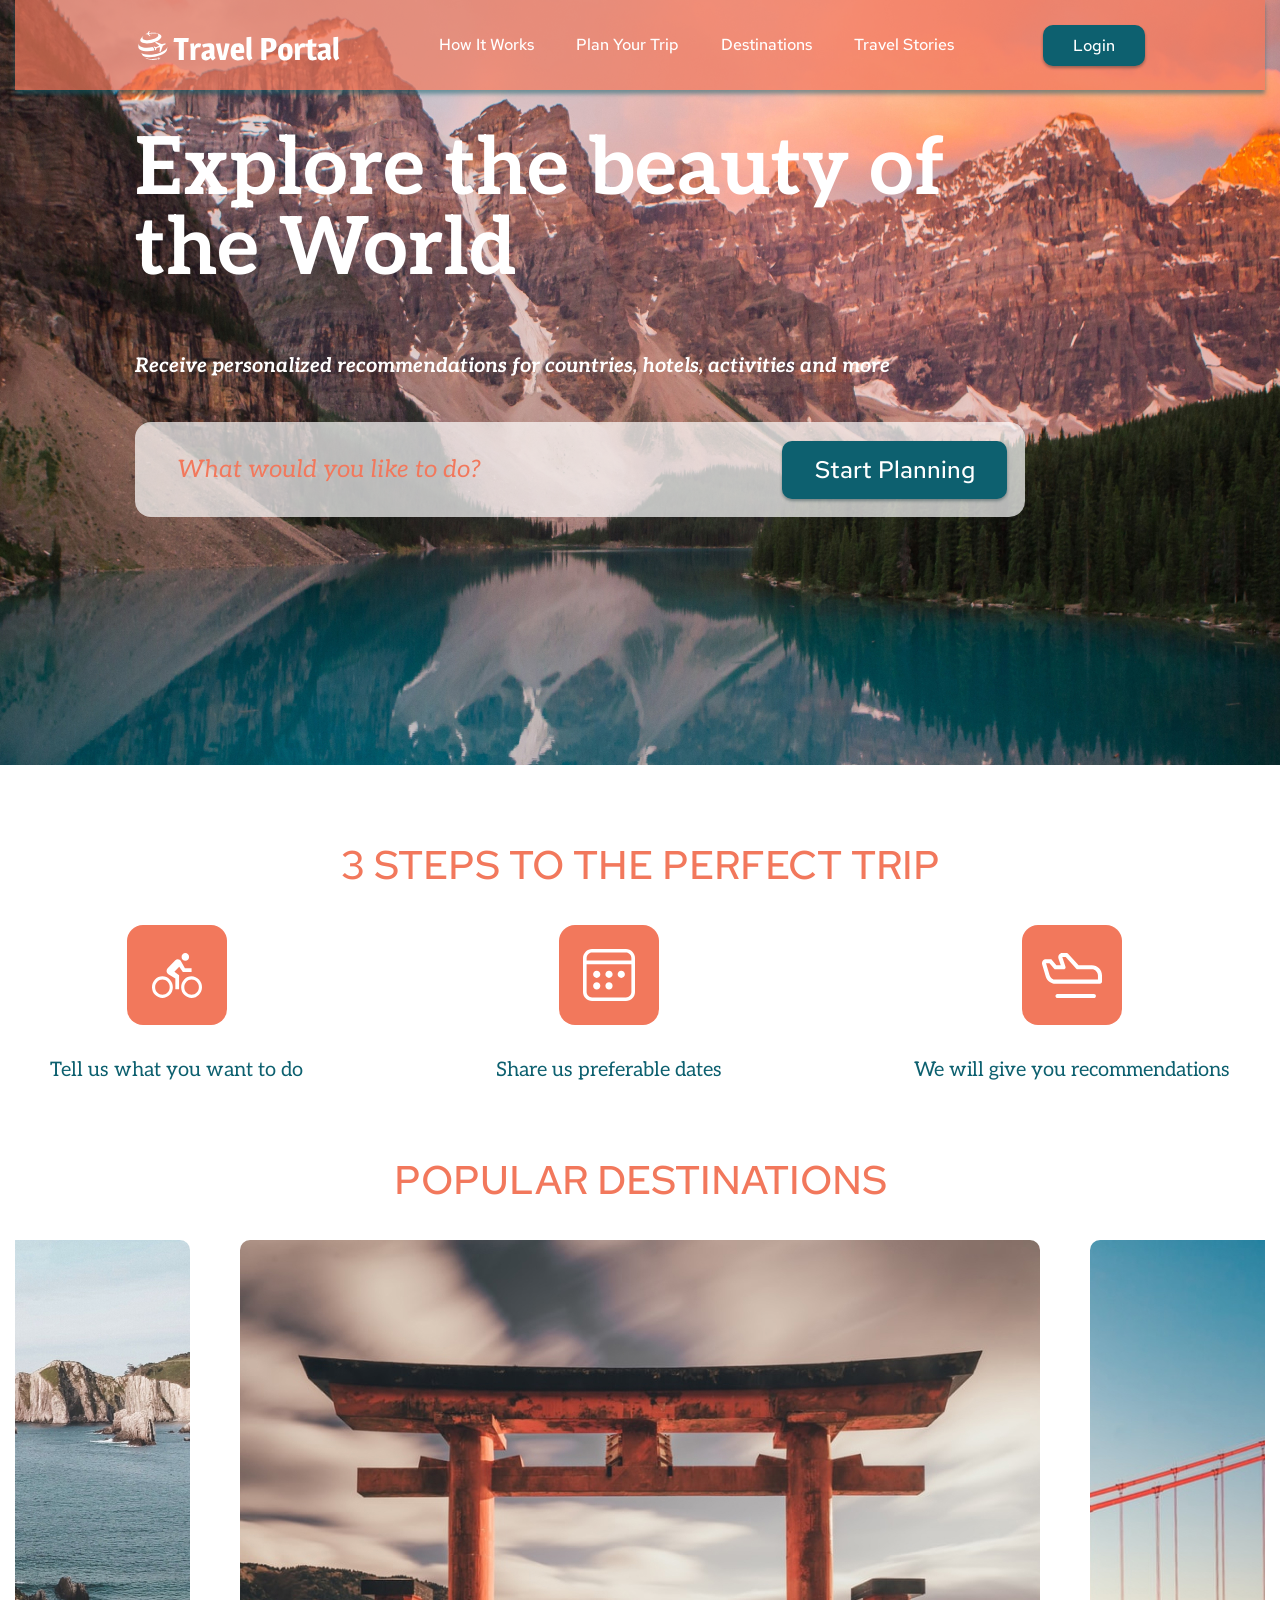
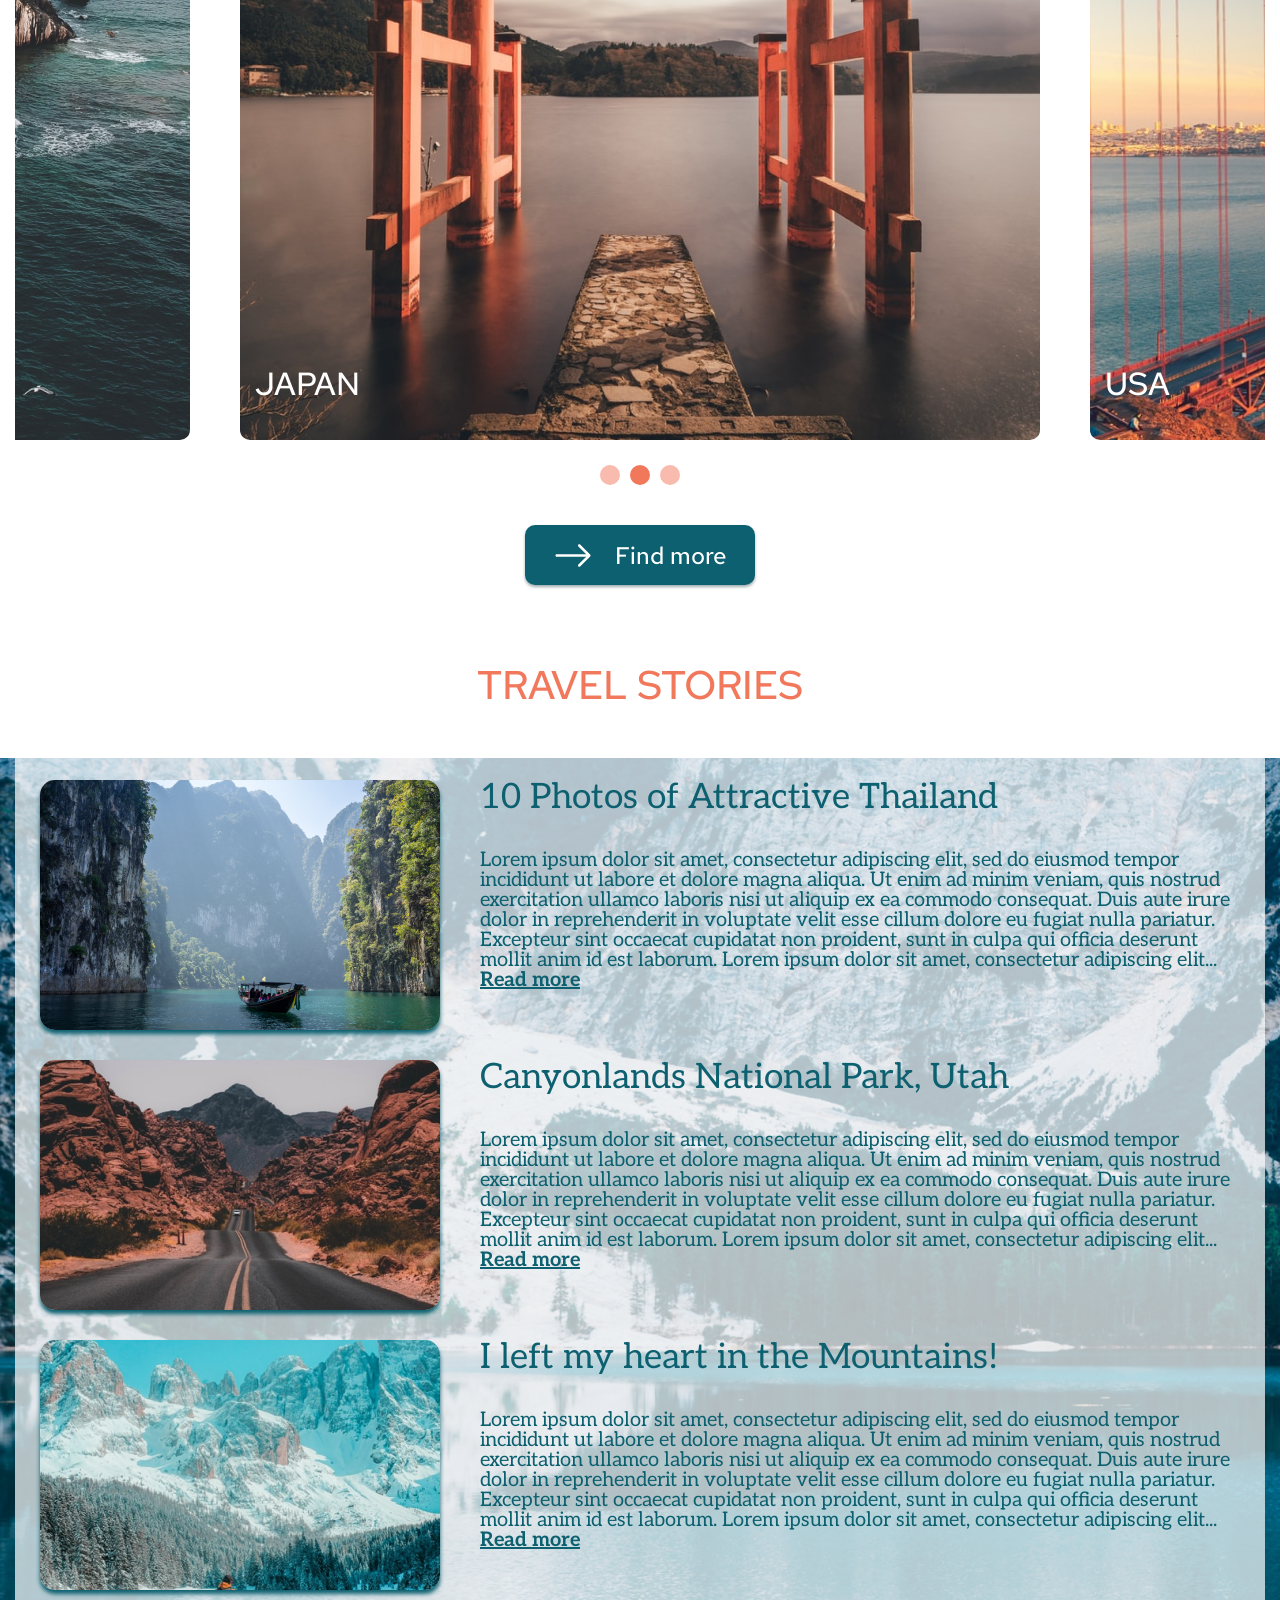
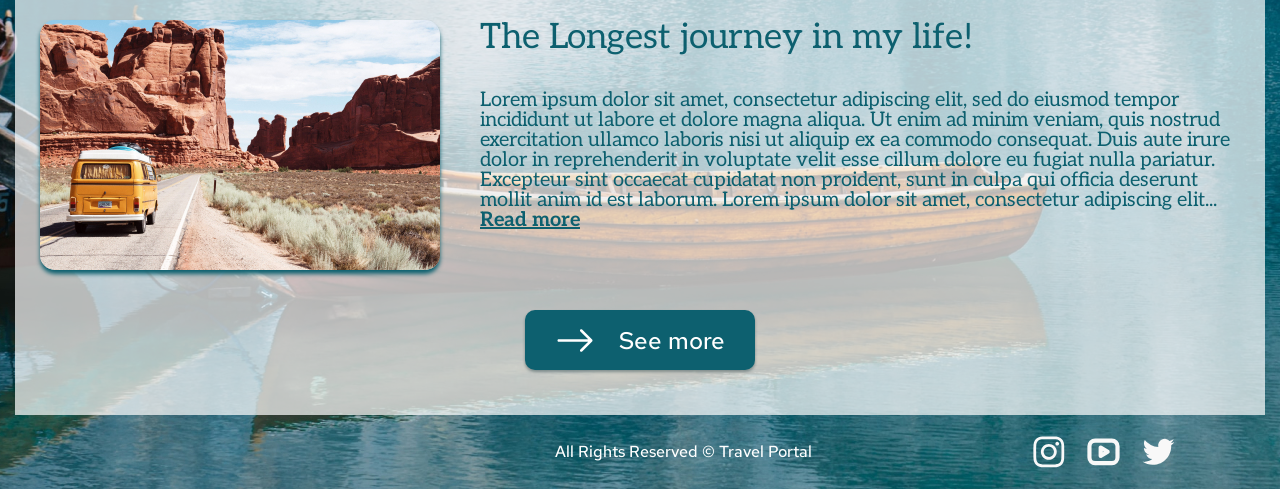
==== commit dcee68de: "fix: nav link color" ====
--- a/travel/index.html
+++ b/travel/index.html
@@ -22,10 +22,10 @@
 
                 <nav class="nav">
                     <ul class="nav-list">
-                        <li><a href="#preview">How It Works</a></li>
-                        <li><a href="#steps">Plan Your Trip</a></li>
-                        <li><a href="#destinations">Destinations</a></li>
-                        <li><a href="#stories">Travel Stories</a></li>
+                        <li><a class="nav-link" href="#preview">How It Works</a></li>
+                        <li><a class="nav-link" href="#steps">Plan Your Trip</a></li>
+                        <li><a class="nav-link" href="#destinations">Destinations</a></li>
+                        <li><a class="nav-link" href="#stories">Travel Stories</a></li>
                     </ul>
                 </nav>
 
--- a/travel/style.css
+++ b/travel/style.css
@@ -113,6 +113,10 @@
     font-family: "Red Hat Text";
     color: #FFFFFF;
 
+}
+
+.nav-link {
+    color: #FFFFFF;
 }
 
 #button-login {
